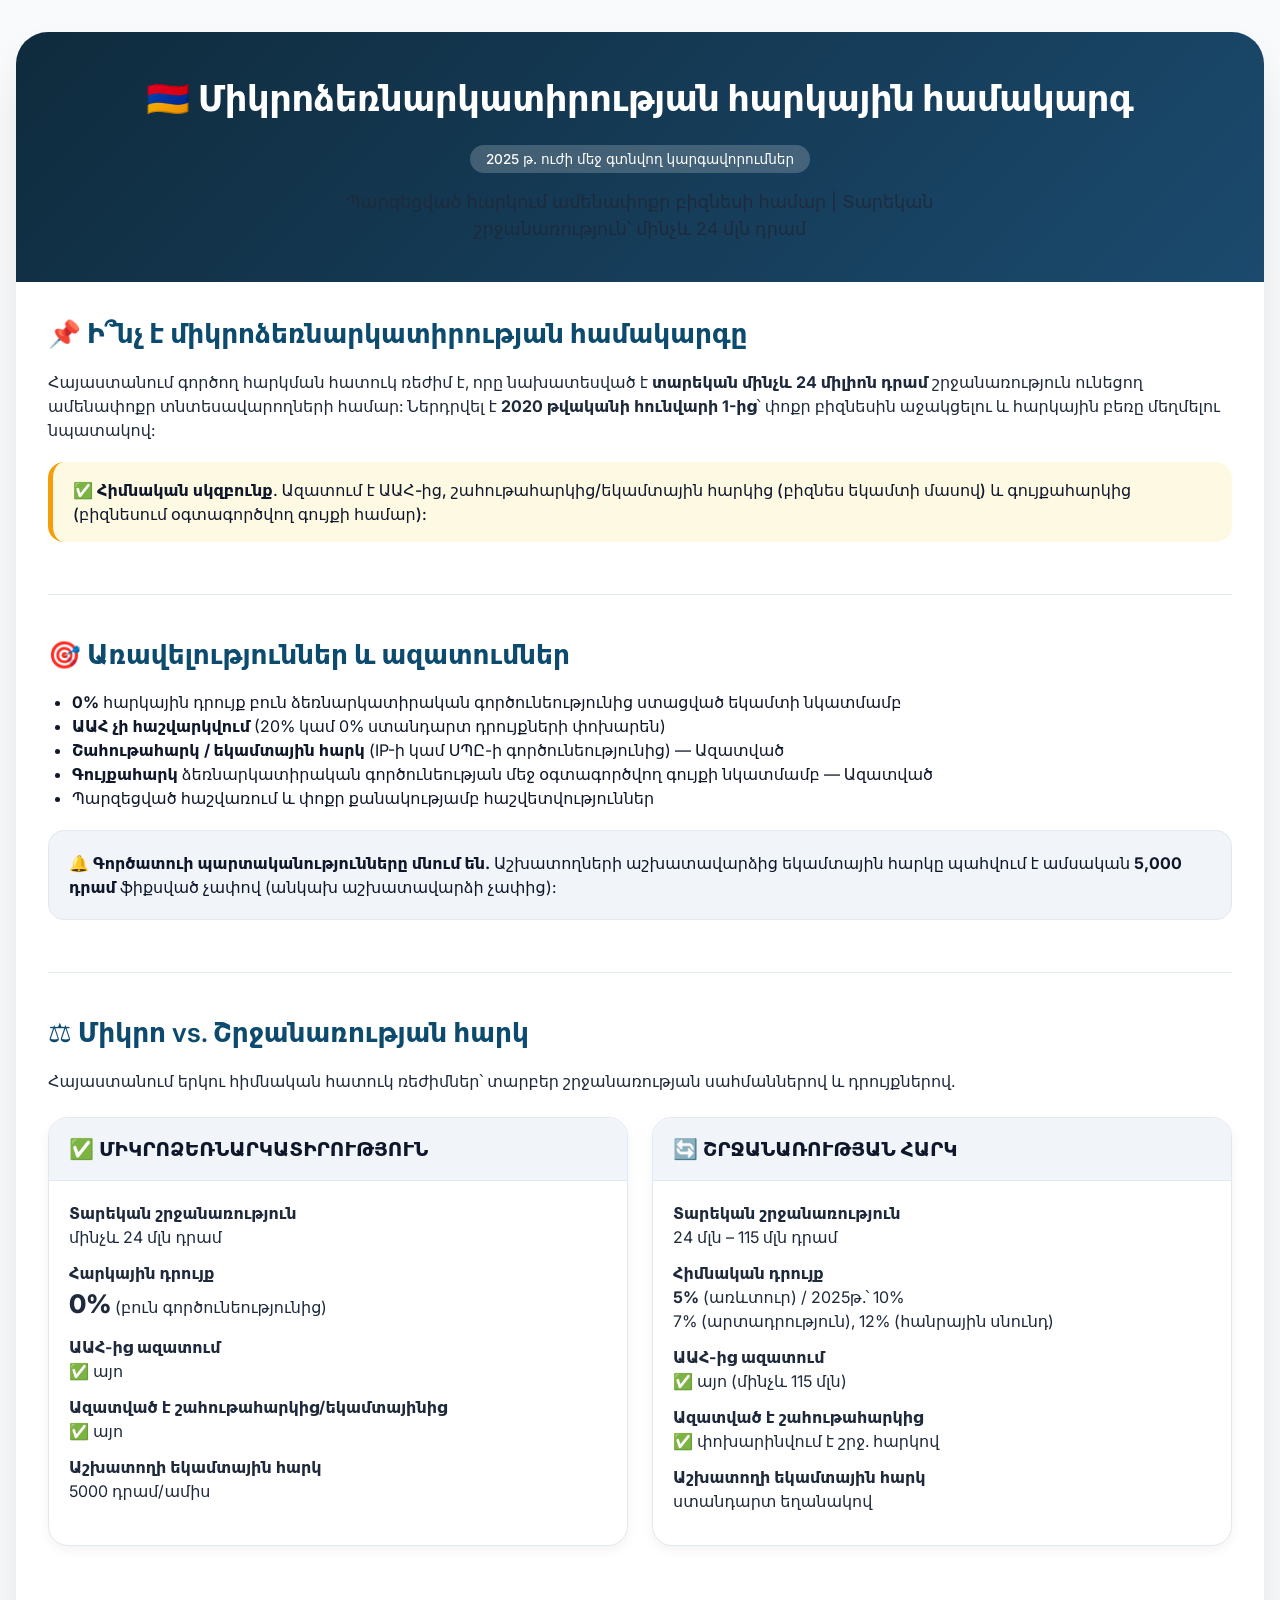
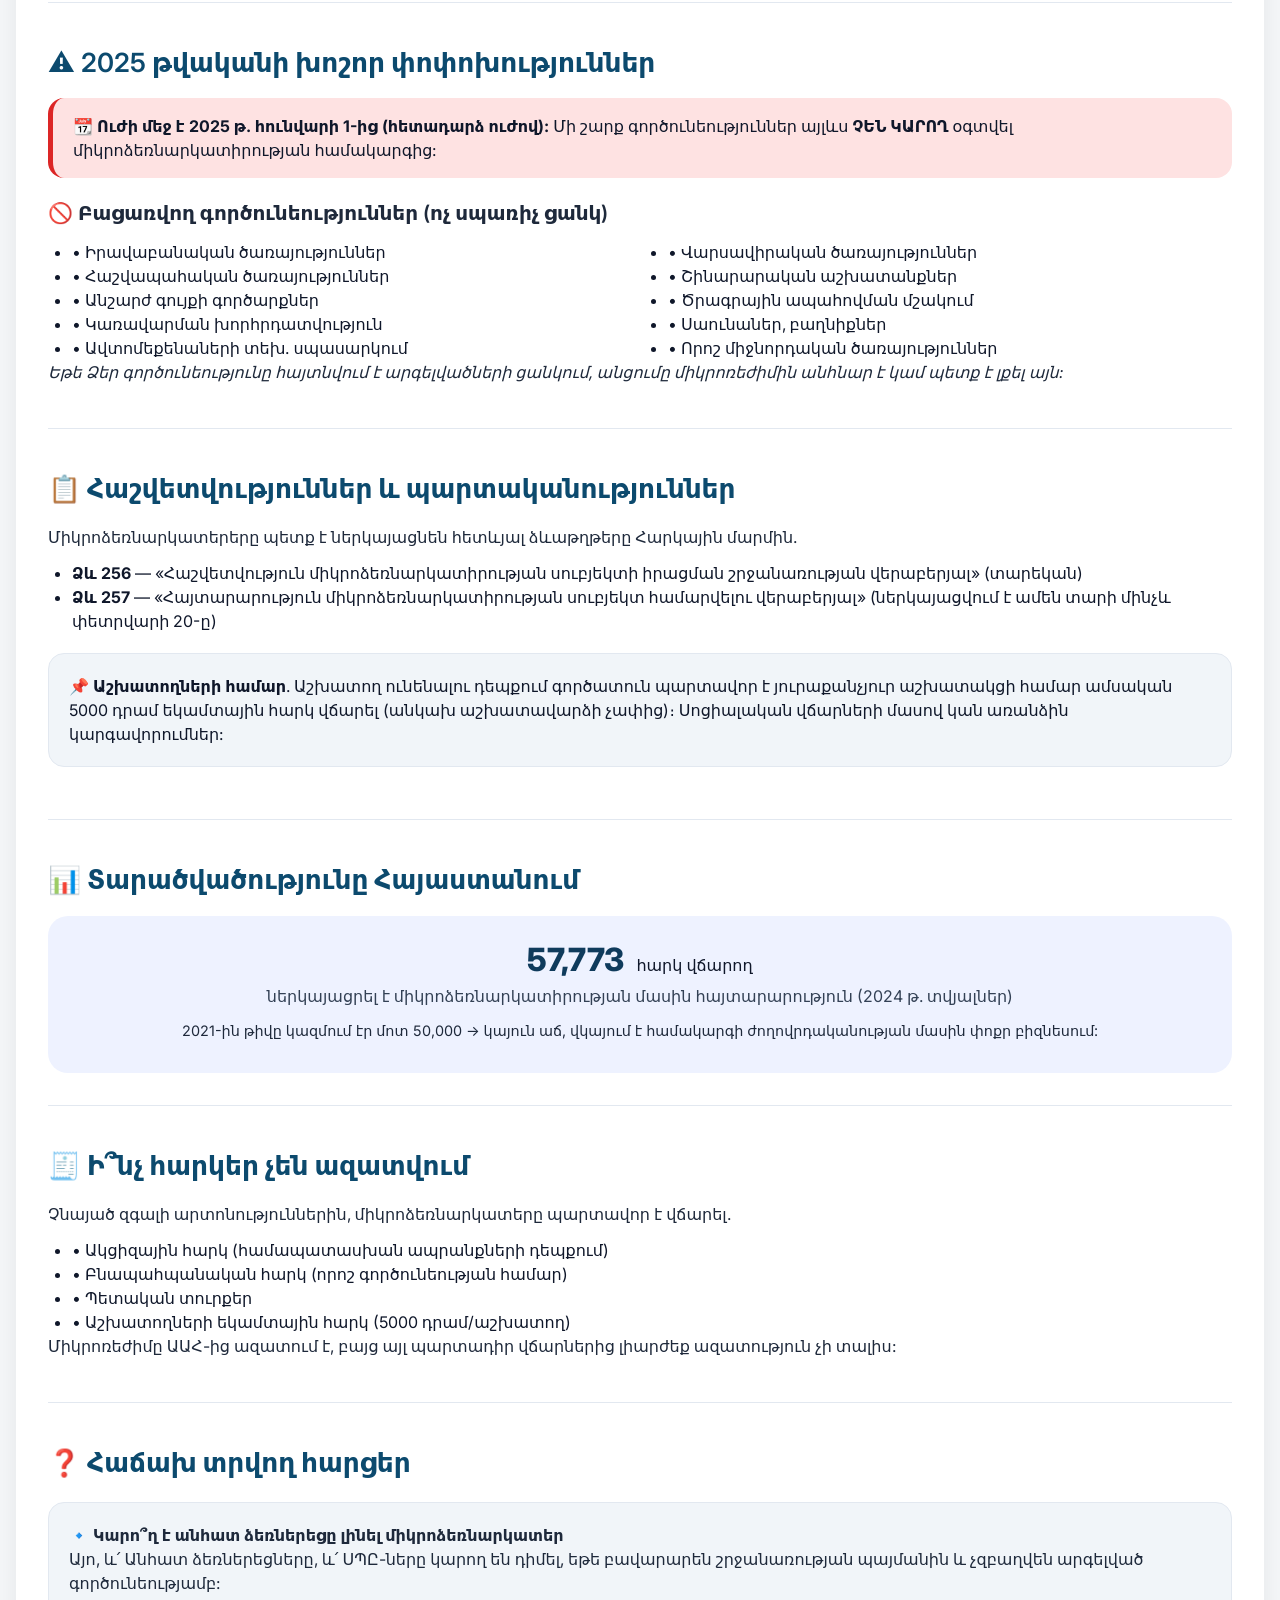
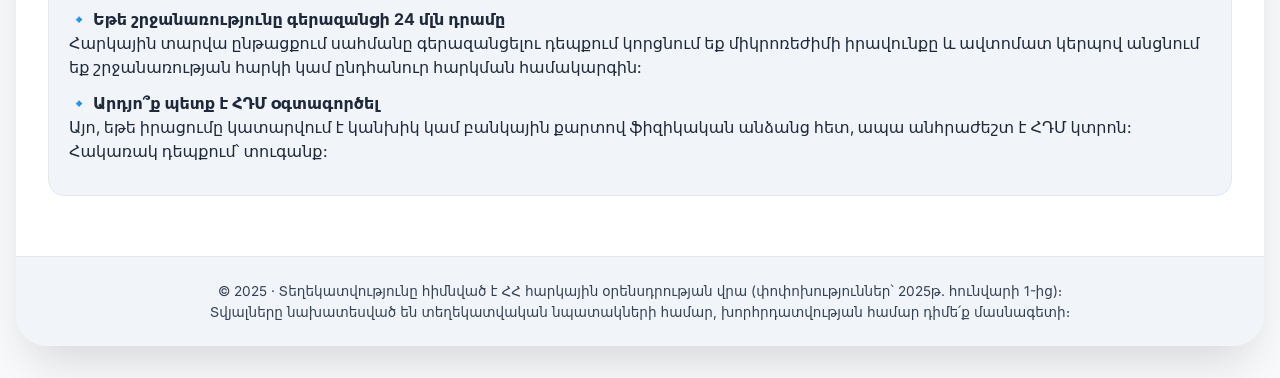
==== index2.html @ 0e71f0d3 "ather" ====
<!DOCTYPE html>
<html lang="hy">
<head>
    <meta charset="UTF-8">
    <meta name="viewport" content="width=device-width, initial-scale=1.0, viewport-fit=cover">
    <title>Միկրո հարկատեսակ Հայաստանում | Ուղեցույց 2025</title>
    <meta name="description" content="Հայաստանում միկրոձեռնարկատիրության հարկման համակարգի ամբողջական ուղեցույց. առավելություններ, սահմանափակումներ, 2025թ. փոփոխություններ, հաշվետվություն և համեմատություն շրջանառության հարկի հետ։">
    <link href="https://fonts.googleapis.com/css2?family=Inter:opsz,wght@14..32,400;14..32,500;14..32,600;14..32,700&display=swap" rel="stylesheet">
    <style>
        * {
            margin: 0;
            padding: 0;
            box-sizing: border-box;
        }

        body {
            font-family: 'Inter', system-ui, -apple-system, 'Segoe UI', Roboto, sans-serif;
            background: #f8fafc;
            color: #0f172a;
            line-height: 1.5;
            padding: 2rem 1rem;
        }

        .container {
            max-width: 1280px;
            margin: 0 auto;
            background: white;
            border-radius: 2rem;
            box-shadow: 0 25px 50px -12px rgba(0, 0, 0, 0.15);
            overflow: hidden;
        }

        /* header */
        .hero {
            background: linear-gradient(135deg, #0f2b3d 0%, #1b4a6e 100%);
            color: white;
            padding: 2.5rem 2rem;
            text-align: center;
        }

        .hero h1 {
            font-size: 2.2rem;
            font-weight: 700;
            letter-spacing: -0.01em;
            margin-bottom: 0.5rem;
        }

        .hero .badge {
            display: inline-block;
            background: rgba(255,255,255,0.2);
            backdrop-filter: blur(4px);
            padding: 0.25rem 1rem;
            border-radius: 40px;
            font-size: 0.85rem;
            font-weight: 500;
            margin-top: 0.75rem;
        }

        .hero p {
            font-size: 1.1rem;
            opacity: 0.9;
            max-width: 700px;
            margin: 1rem auto 0;
        }

        /* content */
        .content {
            padding: 2rem 2rem 2.5rem;
        }

        .section {
            margin-bottom: 2.5rem;
            border-bottom: 1px solid #e2e8f0;
            padding-bottom: 2rem;
        }

        .section:last-child {
            border-bottom: none;
            margin-bottom: 0;
            padding-bottom: 0;
        }

        h2 {
            font-size: 1.65rem;
            font-weight: 600;
            margin-bottom: 1rem;
            color: #0c4a6e;
            display: flex;
            align-items: center;
            gap: 0.5rem;
        }

        h2 i {
            font-weight: 400;
            font-size: 1.8rem;
        }

        h3 {
            font-size: 1.25rem;
            font-weight: 600;
            margin: 1.25rem 0 0.75rem 0;
            color: #1e293b;
        }

        p {
            margin-bottom: 0.75rem;
            color: #1e293b;
        }

        .highlight {
            background: #fef9e3;
            border-left: 5px solid #f59e0b;
            padding: 1rem 1.25rem;
            border-radius: 1rem;
            margin: 1.25rem 0;
            font-weight: 500;
        }

        .info-box {
            background: #f1f5f9;
            border-radius: 1rem;
            padding: 1.25rem;
            margin: 1.25rem 0;
            border: 1px solid #e2e8f0;
        }

        .grid-compare {
            display: flex;
            flex-wrap: wrap;
            gap: 1.5rem;
            margin: 1.5rem 0;
        }

        .card {
            background: white;
            border-radius: 1.25rem;
            box-shadow: 0 4px 12px rgba(0,0,0,0.05);
            border: 1px solid #e2e8f0;
            flex: 1;
            min-width: 240px;
            transition: transform 0.1s ease;
        }

        .card-header {
            background: #f1f5f9;
            padding: 1rem 1.25rem;
            font-weight: 700;
            font-size: 1.25rem;
            border-bottom: 1px solid #e2e8f0;
            border-radius: 1.25rem 1.25rem 0 0;
        }

        .card-body {
            padding: 1.25rem;
        }

        .card-body ul {
            padding-left: 1.25rem;
            margin: 0.5rem 0;
        }

        .card-body li {
            margin: 0.5rem 0;
        }

        .warning {
            background: #fee2e2;
            border-left: 5px solid #dc2626;
            padding: 1rem 1.25rem;
            border-radius: 1rem;
            margin: 1rem 0;
        }

        .stat-number {
            font-size: 2rem;
            font-weight: 800;
            color: #0f3b5c;
            margin-right: 0.5rem;
        }

        table {
            width: 100%;
            border-collapse: collapse;
            margin: 1rem 0;
            font-size: 0.95rem;
        }

        th, td {
            border: 1px solid #cbd5e1;
            padding: 0.75rem;
            text-align: left;
            vertical-align: top;
        }

        th {
            background-color: #eef2ff;
            font-weight: 600;
        }

        @media (max-width: 700px) {
            .content {
                padding: 1.5rem;
            }
            .hero h1 {
                font-size: 1.7rem;
            }
            table, .grid-compare {
                font-size: 0.85rem;
            }
        }

        footer {
            background: #f1f5f9;
            text-align: center;
            padding: 1.5rem;
            font-size: 0.85rem;
            color: #334155;
            border-top: 1px solid #e2e8f0;
        }
    </style>
</head>
<body>
<div class="container">
    <div class="hero">
        <h1>🇦🇲 Միկրոձեռնարկատիրության հարկային համակարգ</h1>
        <div class="badge">2025 թ. ուժի մեջ գտնվող կարգավորումներ</div>
        <p>Պարզեցված հարկում ամենափոքր բիզնեսի համար | Տարեկան շրջանառություն՝ մինչև 24 մլն դրամ</p>
    </div>

    <div class="content">
        <!-- 1. Ի՞նչ է -->
        <div class="section">
            <h2>📌 Ի՞նչ է միկրոձեռնարկատիրության համակարգը</h2>
            <p>Հայաստանում գործող հարկման հատուկ ռեժիմ է, որը նախատեսված է <strong>տարեկան մինչև 24 միլիոն դրամ</strong> շրջանառություն ունեցող ամենափոքր տնտեսավարողների համար: Ներդրվել է <strong>2020 թվականի հունվարի 1-ից</strong>՝ փոքր բիզնեսին աջակցելու և հարկային բեռը մեղմելու նպատակով:</p>
            <div class="highlight">
                ✅ <strong>Հիմնական սկզբունք</strong>. Ազատում է ԱԱՀ-ից, շահութահարկից/եկամտային հարկից (բիզնես եկամտի մասով) և գույքահարկից (բիզնեսում օգտագործվող գույքի համար):
            </div>
        </div>

        <!-- 2. Առավելություններ -->
        <div class="section">
            <h2>🎯 Առավելություններ և ազատումներ</h2>
            <ul style="margin-left: 1.5rem; margin-bottom: 1rem;">
                <li><strong>0%</strong> հարկային դրույք բուն ձեռնարկատիրական գործունեությունից ստացված եկամտի նկատմամբ</li>
                <li><strong>ԱԱՀ չի հաշվարկվում</strong> (20% կամ 0% ստանդարտ դրույքների փոխարեն)</li>
                <li><strong>Շահութահարկ / եկամտային հարկ</strong> (IP-ի կամ ՍՊԸ-ի գործունեությունից) — Ազատված</li>
                <li><strong>Գույքահարկ</strong> ձեռնարկատիրական գործունեության մեջ օգտագործվող գույքի նկատմամբ — Ազատված</li>
                <li>Պարզեցված հաշվառում և փոքր քանակությամբ հաշվետվություններ</li>
            </ul>
            <div class="info-box">
                🔔 <strong>Գործատուի պարտականությունները մնում են.</strong> Աշխատողների աշխատավարձից եկամտային հարկը պահվում է ամսական <strong>5,000 դրամ</strong> ֆիքսված չափով (անկախ աշխատավարձի չափից):
            </div>
        </div>

        <!-- 3. Համեմատություն շրջանառության հարկի հետ -->
        <div class="section">
            <h2>⚖️ Միկրո vs. Շրջանառության հարկ</h2>
            <p>Հայաստանում երկու հիմնական հատուկ ռեժիմներ՝ տարբեր շրջանառության սահմաններով և դրույքներով.</p>
            <div class="grid-compare">
                <div class="card">
                    <div class="card-header">✅ ՄԻԿՐՈՁԵՌՆԱՐԿԱՏԻՐՈՒԹՅՈՒՆ</div>
                    <div class="card-body">
                        <p><strong>Տարեկան շրջանառություն</strong><br> մինչև 24 մլն դրամ</p>
                        <p><strong>Հարկային դրույք</strong><br> <span style="font-size: 1.6rem; font-weight:800;">0%</span> (բուն գործունեությունից)</p>
                        <p><strong>ԱԱՀ-ից ազատում</strong><br> ✅ այո</p>
                        <p><strong>Ազատված է շահութահարկից/եկամտայինից</strong><br> ✅ այո</p>
                        <p><strong>Աշխատողի եկամտային հարկ</strong><br> 5000 դրամ/ամիս</p>
                    </div>
                </div>
                <div class="card">
                    <div class="card-header">🔄 ՇՐՋԱՆԱՌՈՒԹՅԱՆ ՀԱՐԿ</div>
                    <div class="card-body">
                        <p><strong>Տարեկան շրջանառություն</strong><br> 24 մլն – 115 մլն դրամ</p>
                        <p><strong>Հիմնական դրույք</strong><br> <strong>5%</strong> (առևտուր) / 2025թ.՝ 10%<br> 7% (արտադրություն), 12% (հանրային սնունդ)</p>
                        <p><strong>ԱԱՀ-ից ազատում</strong><br> ✅ այո (մինչև 115 մլն)</p>
                        <p><strong>Ազատված է շահութահարկից</strong><br> ✅ փոխարինվում է շրջ. հարկով</p>
                        <p><strong>Աշխատողի եկամտային հարկ</strong><br> ստանդարտ եղանակով</p>
                    </div>
                </div>
            </div>
        </div>

        <!-- 4. 2025թ. կարևոր փոփոխություններ -->
        <div class="section">
            <h2>⚠️ 2025 թվականի խոշոր փոփոխություններ</h2>
            <div class="warning">
                <strong>📆 Ուժի մեջ է 2025 թ. հունվարի 1-ից (հետադարձ ուժով):</strong> Մի շարք գործունեություններ այլևս <strong>ՉԵՆ ԿԱՐՈՂ</strong> օգտվել միկրոձեռնարկատիրության համակարգից:
            </div>
            <h3>🚫 Բացառվող գործունեություններ (ոչ սպառիչ ցանկ)</h3>
            <ul style="columns: 2; column-gap: 2rem; margin-left: 1.5rem;">
                <li>• Իրավաբանական ծառայություններ</li>
                <li>• Հաշվապահական ծառայություններ</li>
                <li>• Անշարժ գույքի գործարքներ</li>
                <li>• Կառավարման խորհրդատվություն</li>
                <li>• Ավտոմեքենաների տեխ. սպասարկում</li>
                <li>• Վարսավիրական ծառայություններ</li>
                <li>• Շինարարական աշխատանքներ</li>
                <li>• Ծրագրային ապահովման մշակում</li>
                <li>• Սաունաներ, բաղնիքներ</li>
                <li>• Որոշ միջնորդական ծառայություններ</li>
            </ul>
            <p><em>Եթե Ձեր գործունեությունը հայտնվում է արգելվածների ցանկում, անցումը միկրոռեժիմին անհնար է կամ պետք է լքել այն:</em></p>
        </div>

        <!-- 5. Աշխատակիցներ և հաշվետվողականություն -->
        <div class="section">
            <h2>📋 Հաշվետվություններ և պարտականություններ</h2>
            <p>Միկրոձեռնարկատերերը պետք է ներկայացնեն հետևյալ ձևաթղթերը Հարկային մարմին.</p>
            <ul style="margin-left: 1.5rem;">
                <li><strong>Ձև 256</strong> — «Հաշվետվություն միկրոձեռնարկատիրության սուբյեկտի իրացման շրջանառության վերաբերյալ» (տարեկան)</li>
                <li><strong>Ձև 257</strong> — «Հայտարարություն միկրոձեռնարկատիրության սուբյեկտ համարվելու վերաբերյալ» (ներկայացվում է ամեն տարի մինչև փետրվարի 20-ը)</li>
            </ul>
            <div class="info-box">
                📌 <strong>Աշխատողների համար</strong>. Աշխատող ունենալու դեպքում գործատուն պարտավոր է յուրաքանչյուր աշխատակցի համար ամսական 5000 դրամ եկամտային հարկ վճարել (անկախ աշխատավարձի չափից)։ Սոցիալական վճարների մասով կան առանձին կարգավորումներ:
            </div>
        </div>

        <!-- 6. Վիճակագրություն (2024թ.) -->
        <div class="section">
            <h2>📊 Տարածվածությունը Հայաստանում</h2>
            <div style="background: #eef2ff; border-radius: 1.25rem; padding: 1.25rem; text-align: center;">
                <span class="stat-number">57,773</span> 
                <span style="font-weight: 500;">հարկ վճարող</span><br>
                <span style="color: #334155;">ներկայացրել է միկրոձեռնարկատիրության մասին հայտարարություն (2024 թ. տվյալներ)</span>
                <p style="margin-top: 12px; font-size: 0.9rem;">2021-ին թիվը կազմում էր մոտ 50,000 → կայուն աճ, վկայում է համակարգի ժողովրդականության մասին փոքր բիզնեսում:</p>
            </div>
        </div>

        <!-- 7. Կարևոր նշումներ -->
        <div class="section">
            <h2>🧾 Ի՞նչ հարկեր չեն ազատվում</h2>
            <p>Չնայած զգալի արտոնություններին, միկրոձեռնարկատերը պարտավոր է վճարել.</p>
            <ul style="margin-left: 1.5rem;">
                <li>• Ակցիզային հարկ (համապատասխան ապրանքների դեպքում)</li>
                <li>• Բնապահպանական հարկ (որոշ գործունեության համար)</li>
                <li>• Պետական տուրքեր</li>
                <li>• Աշխատողների եկամտային հարկ (5000 դրամ/աշխատող)</li>
            </ul>
            <p>Միկրոռեժիմը ԱԱՀ-ից ազատում է, բայց այլ պարտադիր վճարներից լիարժեք ազատություն չի տալիս:</p>
        </div>

        <!-- 8. FAQ կարճ -->
        <div class="section">
            <h2>❓ Հաճախ տրվող հարցեր</h2>
            <div class="info-box">
                <p><strong>🔹 Կարո՞ղ է անհատ ձեռներեցը լինել միկրոձեռնարկատեր</strong><br> Այո, և՛ Անհատ ձեռներեցները, և՛ ՍՊԸ-ները կարող են դիմել, եթե բավարարեն շրջանառության պայմանին և չզբաղվեն արգելված գործունեությամբ:</p>
                <p><strong>🔹 Եթե շրջանառությունը գերազանցի 24 մլն դրամը</strong><br> Հարկային տարվա ընթացքում սահմանը գերազանցելու դեպքում կորցնում եք միկրոռեժիմի իրավունքը և ավտոմատ կերպով անցնում եք շրջանառության հարկի կամ ընդհանուր հարկման համակարգին:</p>
                <p><strong>🔹 Արդյո՞ք պետք է ՀԴՄ օգտագործել</strong><br> Այո, եթե իրացումը կատարվում է կանխիկ կամ բանկային քարտով ֆիզիկական անձանց հետ, ապա անհրաժեշտ է ՀԴՄ կտրոն: Հակառակ դեպքում՝ տուգանք:</p>
            </div>
        </div>
    </div>
    <footer>
        © 2025 · Տեղեկատվությունը հիմնված է ՀՀ հարկային օրենսդրության վրա (փոփոխություններ՝ 2025թ. հունվարի 1-ից)։<br>
        Տվյալները նախատեսված են տեղեկատվական նպատակների համար, խորհրդատվության համար դիմե՛ք մասնագետի։
    </footer>
</div>
</body>
</html>
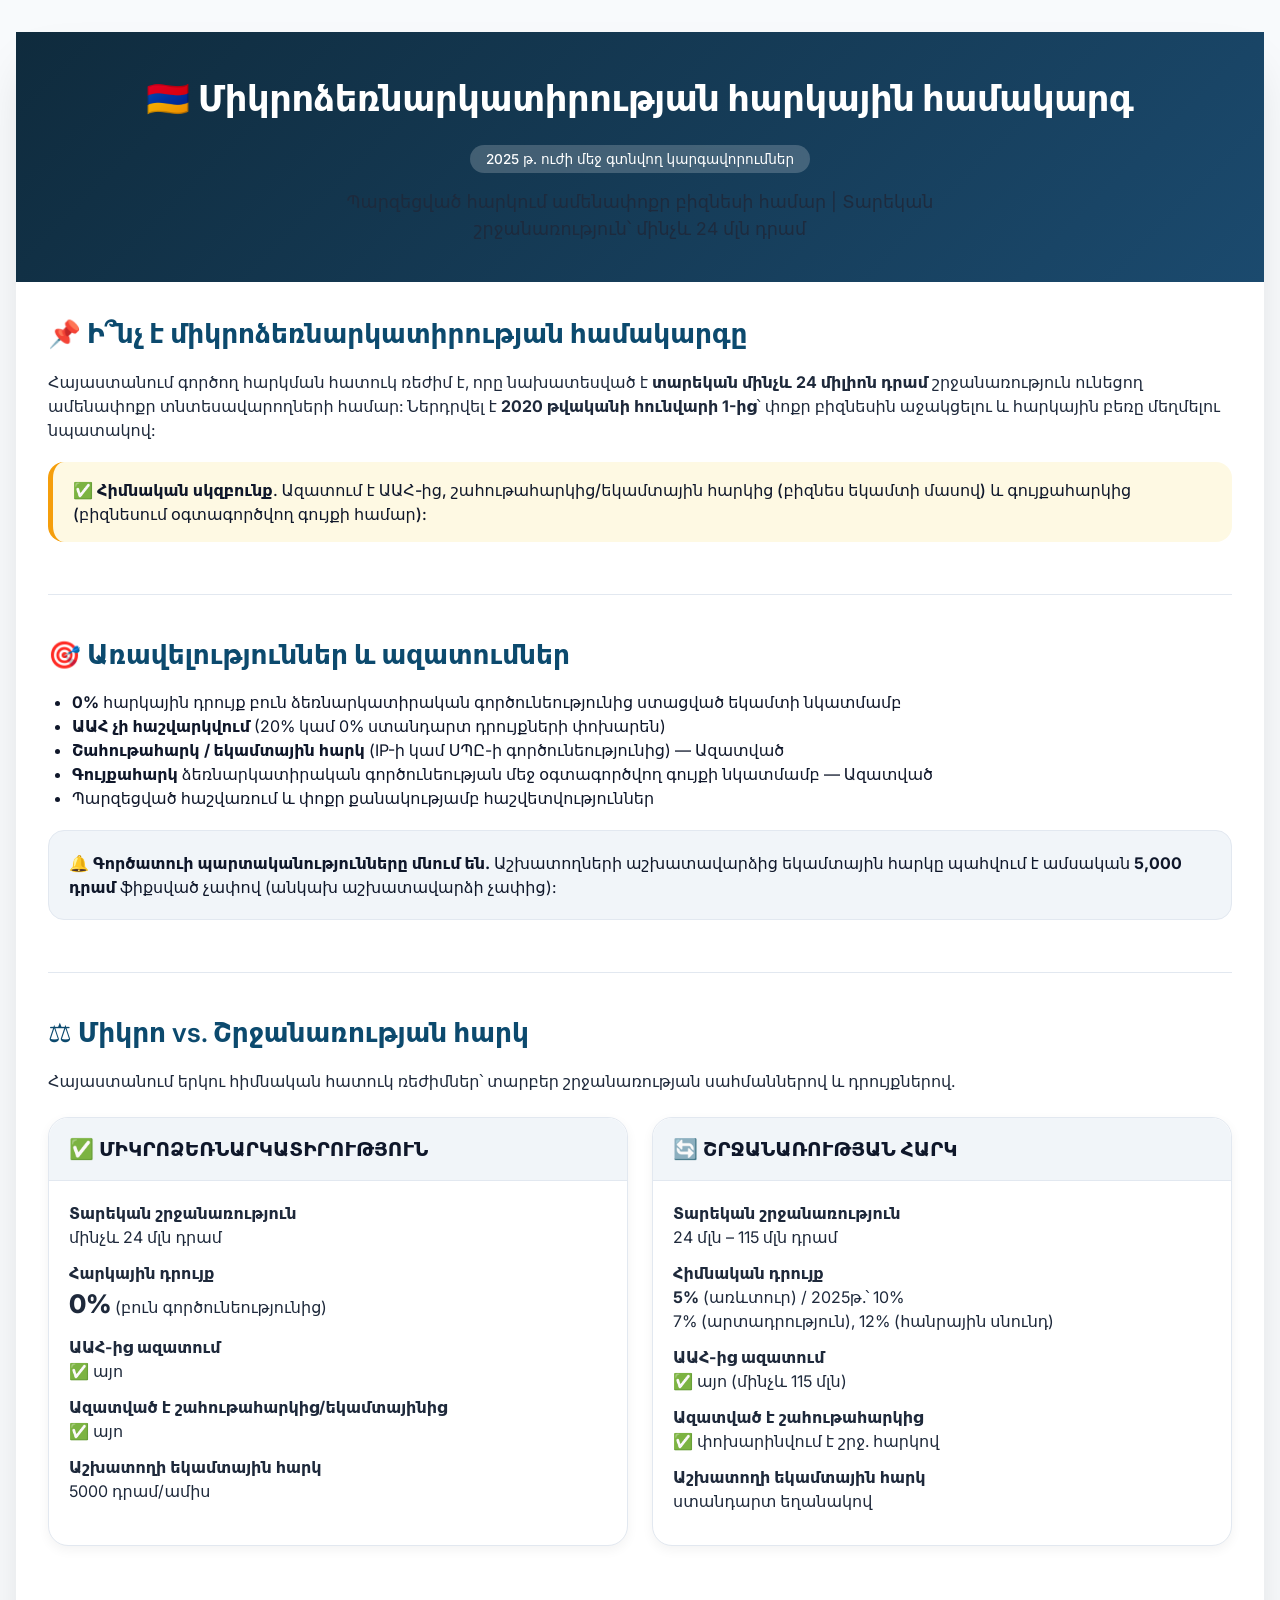
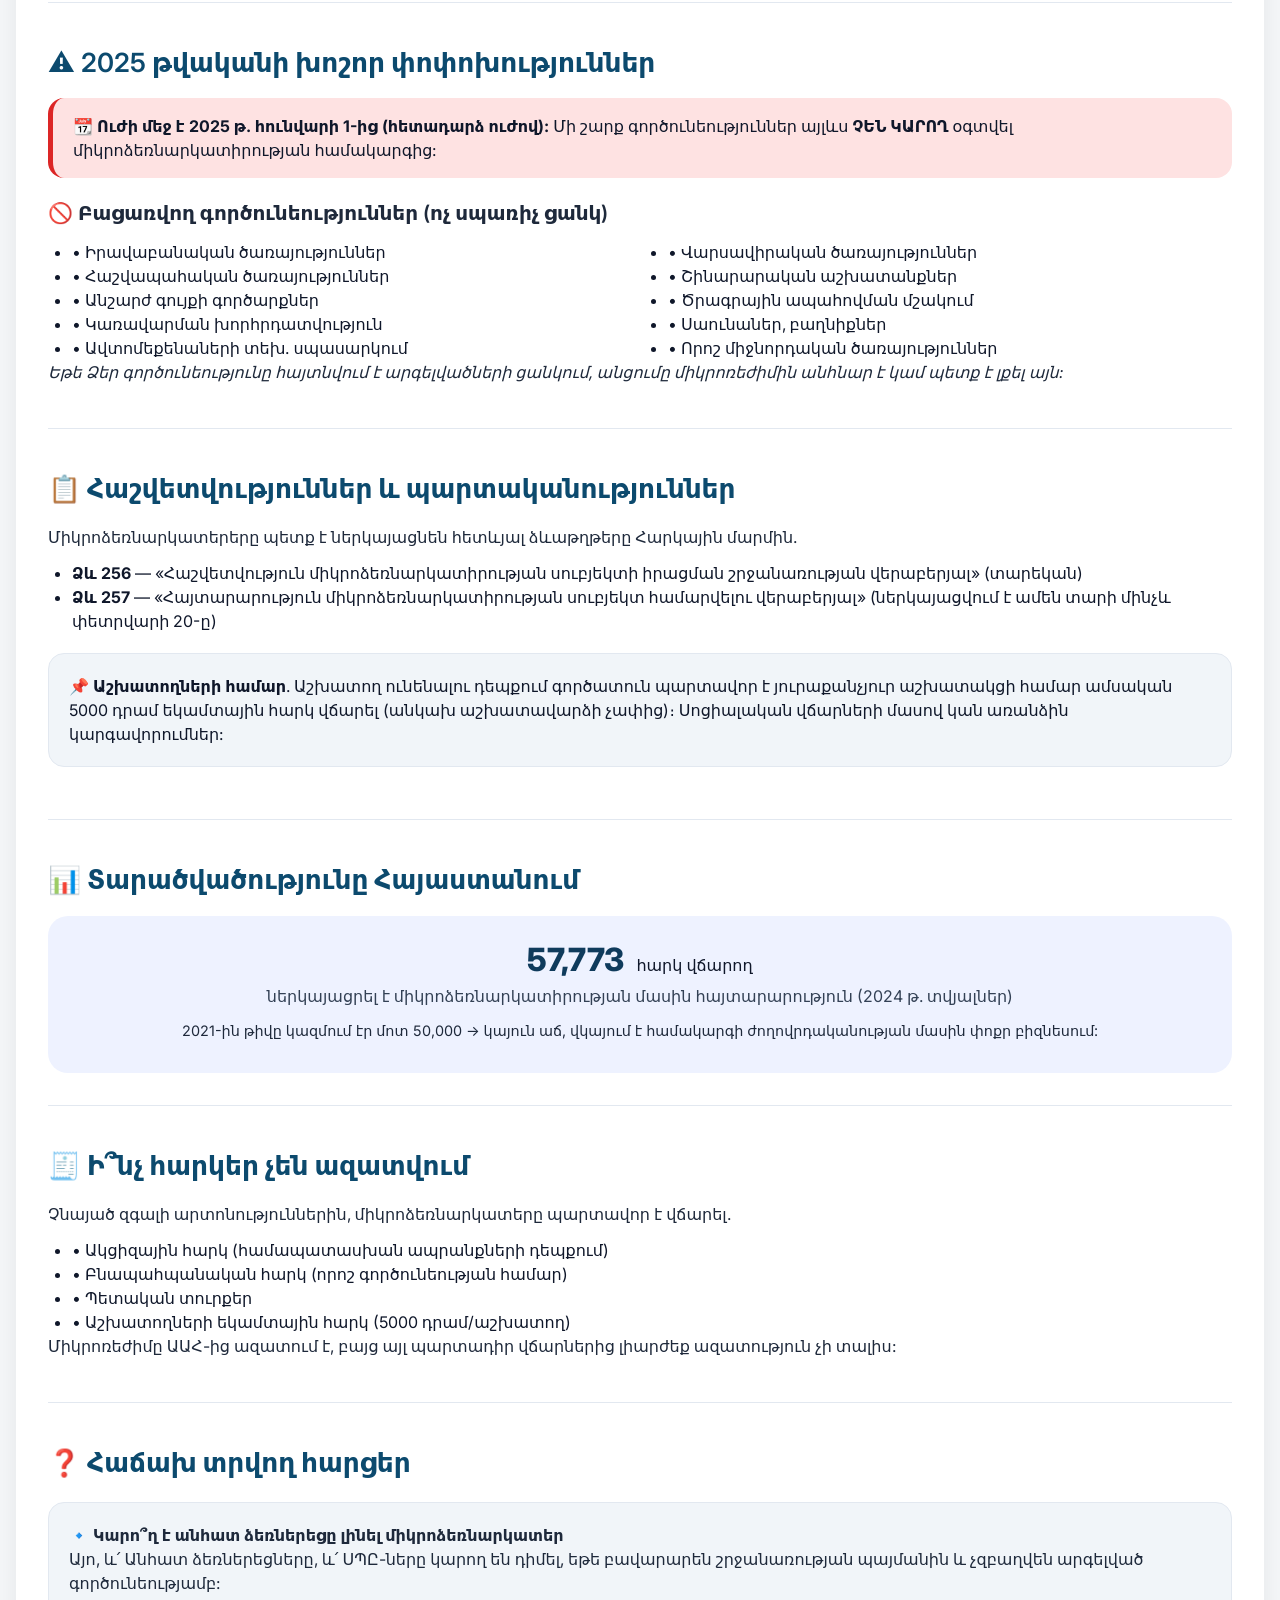
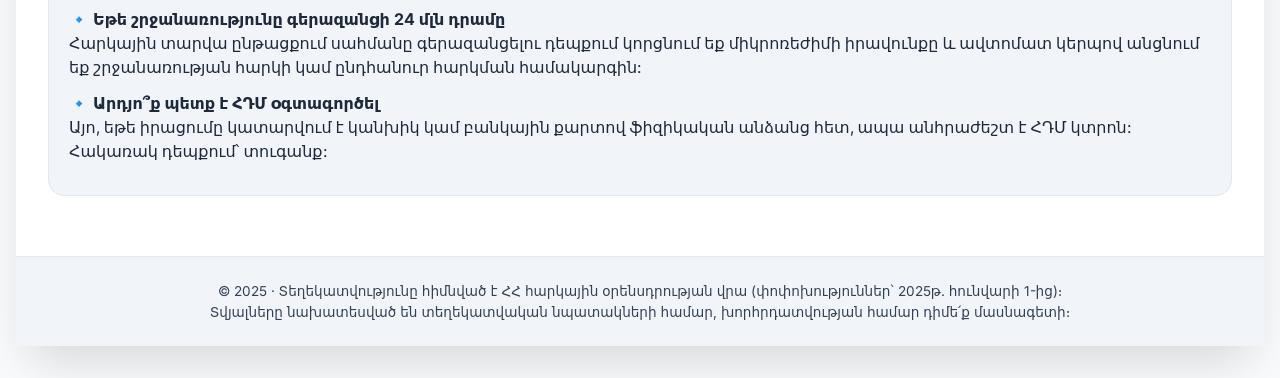
==== commit c7f1d234: "fixeds" ====
--- a/index2.html
+++ b/index2.html
@@ -27,7 +27,7 @@
             background: white;
             border-radius: 2rem;
             box-shadow: 0 25px 50px -12px rgba(0, 0, 0, 0.15);
-            overflow: hidden;
+            /* overflow: hidden; */
         }
 
         /* header */
